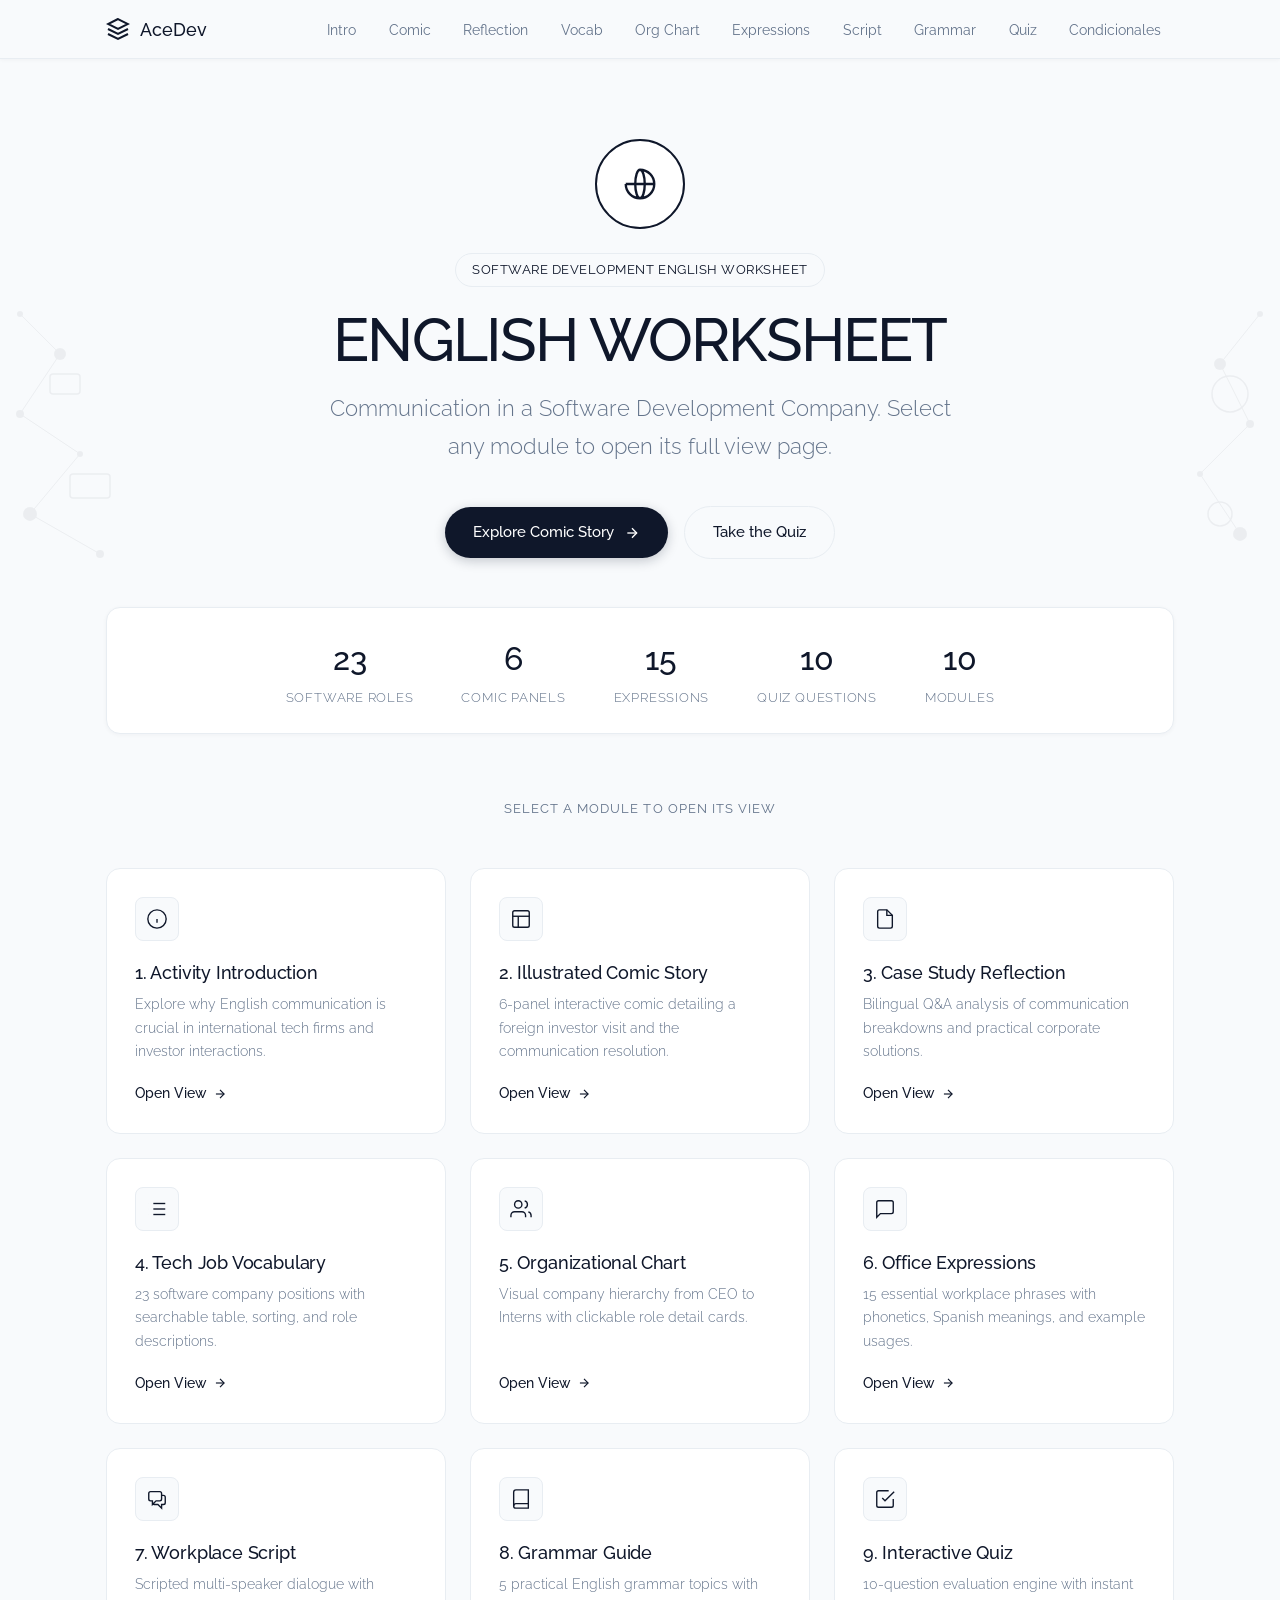
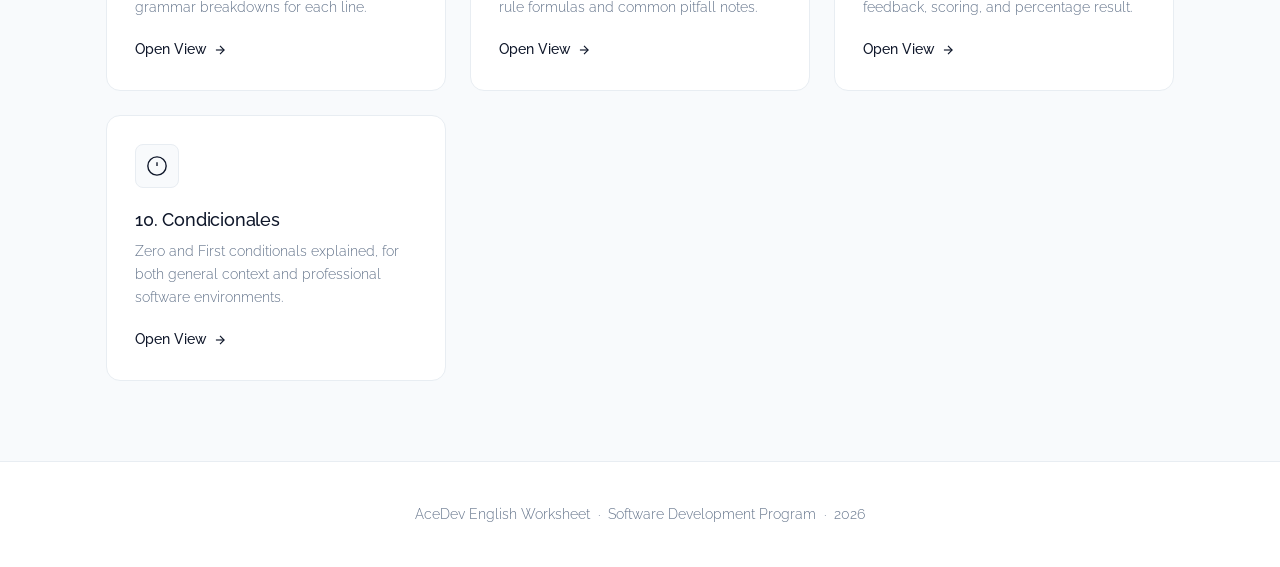
==== index.html @ 0790878f "Add files via upload" ====
<!DOCTYPE html>
<html lang="en">
<head>
  <meta charset="UTF-8">
  <meta name="viewport" content="width=device-width, initial-scale=1.0">
  <meta name="description" content="AceDev English Worksheet Platform - Communication in a Software Development Company.">
  <title>English Worksheet | AceDev English Tech Platform</title>
  <link rel="stylesheet" href="shared.css">
  <style>
    /* Index-specific styles */
    .hero {
      padding: 5rem 0 4rem 0;
      text-align: center;
      position: relative;
      overflow: hidden;
    }

    .hero-ring {
      width: 90px;
      height: 90px;
      border: 2px solid var(--color-navy);
      border-radius: 50%;
      margin: 0 auto 1.5rem auto;
      display: flex;
      align-items: center;
      justify-content: center;
      animation: ring-pulse 3s infinite ease-in-out;
      background: var(--color-surface);
    }

    .hero-ring svg { width: 38px; height: 38px; color: var(--color-navy); }

    @keyframes ring-pulse {
      0%, 100% { box-shadow: 0 0 0 0 rgba(15, 23, 42, 0.12); }
      50% { box-shadow: 0 0 0 16px rgba(15, 23, 42, 0); }
    }

    .hero-badge {
      display: inline-block;
      padding: 0.3rem 1rem;
      border-radius: var(--border-radius-pill);
      border: 1px solid var(--color-border);
      color: var(--color-navy);
      font-size: 0.82rem;
      font-weight: 400;
      margin-bottom: 1rem;
      letter-spacing: 0.04em;
      text-transform: uppercase;
    }

    .hero-title {
      font-size: clamp(2.25rem, 5vw, 3.75rem);
      font-weight: 500;
      color: var(--color-navy);
      letter-spacing: -0.03em;
      margin-bottom: 0.75rem;
    }

    .hero-subtitle {
      font-size: clamp(1.05rem, 2vw, 1.35rem);
      color: var(--color-text-muted);
      font-weight: 300;
      max-width: 650px;
      margin: 0 auto 2.5rem auto;
    }

    .hero-cta {
      display: flex;
      align-items: center;
      justify-content: center;
      gap: 1rem;
      flex-wrap: wrap;
      margin-bottom: 3rem;
    }

    .stats-strip {
      display: flex;
      align-items: center;
      justify-content: center;
      gap: 3rem;
      padding: 1.5rem 2rem;
      background: var(--color-surface);
      border: 1px solid var(--color-border);
      border-radius: var(--border-radius);
      margin-top: 2rem;
      box-shadow: var(--shadow-sm);
      flex-wrap: wrap;
    }

    .stat { text-align: center; }
    .stat-num { font-size: 2rem; font-weight: 500; color: var(--color-navy); }
    .stat-label { font-size: 0.8rem; font-weight: 300; color: var(--color-text-muted); text-transform: uppercase; letter-spacing: 0.06em; }

    /* Modules Grid */
    .modules-grid {
      display: grid;
      grid-template-columns: repeat(3, 1fr);
      gap: 1.5rem;
      padding: 2rem 0 5rem 0;
      position: relative;
      z-index: 1;
    }

    .module-card {
      background: var(--color-surface);
      border: 1px solid var(--color-border);
      border-radius: var(--border-radius);
      padding: 1.75rem;
      text-decoration: none;
      color: inherit;
      display: flex;
      flex-direction: column;
      transition: var(--transition);
    }

    .module-card:hover {
      transform: translateY(-4px);
      box-shadow: var(--shadow-md);
    }

    .module-icon {
      width: 44px;
      height: 44px;
      border-radius: var(--border-radius-sm);
      background: var(--color-bg);
      border: 1px solid var(--color-border);
      display: flex;
      align-items: center;
      justify-content: center;
      color: var(--color-navy);
      margin-bottom: 1.25rem;
      transition: var(--transition);
    }

    .module-card:hover .module-icon {
      background: var(--color-navy);
      color: #fff;
    }

    .module-card h3 { font-size: 1.15rem; font-weight: 500; color: var(--color-navy); margin-bottom: 0.5rem; }
    .module-card p { font-size: 0.9rem; font-weight: 300; color: var(--color-text-muted); line-height: 1.6; margin-bottom: 1.25rem; }

    .module-action {
      display: inline-flex;
      align-items: center;
      gap: 0.4rem;
      font-size: 0.875rem;
      font-weight: 500;
      color: var(--color-navy);
      margin-top: auto;
    }

    .module-action svg { transition: transform var(--transition); }
    .module-card:hover .module-action svg { transform: translateX(4px); }

    /* Section Label */
    .section-label {
      text-align: center;
      margin-bottom: 1rem;
    }

    .section-label-text {
      font-size: 0.82rem;
      font-weight: 400;
      color: var(--color-text-muted);
      text-transform: uppercase;
      letter-spacing: 0.08em;
    }

    /* Side SVG deco for main page */
    .hero-deco-left, .hero-deco-right {
      position: absolute;
      top: 50%;
      transform: translateY(-50%);
      opacity: 0.05;
      pointer-events: none;
    }
    .hero-deco-left { left: 0; }
    .hero-deco-right { right: 0; }

    @media (max-width: 1024px) {
      .modules-grid { grid-template-columns: repeat(2, 1fr); }
      .hero-deco-left, .hero-deco-right { display: none; }
    }

    @media (max-width: 640px) {
      .modules-grid { grid-template-columns: 1fr; }
      .stats-strip { gap: 1.5rem; }
      .stat-num { font-size: 1.6rem; }
    }
  </style>
</head>
<body>

  <!-- Navbar -->
  <nav class="navbar">
    <div class="container nav-container">
      <a href="index.html" class="nav-logo">
        <svg viewBox="0 0 24 24" fill="none" stroke="currentColor" stroke-width="2"><path d="M12 2L2 7l10 5 10-5-10-5zM2 17l10 5 10-5M2 12l10 5 10-5"/></svg>
        <span>AceDev</span>
      </a>
      <ul class="nav-links">
        <li><a href="intro.html" class="nav-link">Intro</a></li>
        <li><a href="comic.html" class="nav-link">Comic</a></li>
        <li><a href="reflection.html" class="nav-link">Reflection</a></li>
        <li><a href="vocab.html" class="nav-link">Vocab</a></li>
        <li><a href="org-chart.html" class="nav-link">Org Chart</a></li>
        <li><a href="expressions.html" class="nav-link">Expressions</a></li>
        <li><a href="conversation.html" class="nav-link">Script</a></li>
        <li><a href="grammar.html" class="nav-link">Grammar</a></li>
        <li><a href="quiz.html" class="nav-link">Quiz</a></li>
        <li><a href="condicionales.html" class="nav-link">Condicionales</a></li>
      </ul>
      <button class="hamburger" id="hamburger" aria-label="Menu">
        <span></span><span></span><span></span>
      </button>
    </div>
    <div class="mobile-nav" id="mobileNav">
      <ul>
        <li><a href="intro.html" class="nav-link">1. Introduction</a></li>
        <li><a href="comic.html" class="nav-link">2. Comic Story</a></li>
        <li><a href="reflection.html" class="nav-link">3. Reflection</a></li>
        <li><a href="vocab.html" class="nav-link">4. Vocabulary</a></li>
        <li><a href="org-chart.html" class="nav-link">5. Org Chart</a></li>
        <li><a href="expressions.html" class="nav-link">6. Expressions</a></li>
        <li><a href="conversation.html" class="nav-link">7. Script</a></li>
        <li><a href="grammar.html" class="nav-link">8. Grammar</a></li>
        <li><a href="quiz.html" class="nav-link">9. Quiz</a></li>
        <li><a href="condicionales.html" class="nav-link">10. Condicionales</a></li>
      </ul>
    </div>
  </nav>

  <!-- Hero -->
  <section class="hero">
    <!-- Decorative side SVGs -->
    <div class="hero-deco-left">
      <svg width="180" height="300" viewBox="0 0 180 300" fill="none">
        <circle cx="20" cy="40" r="3" fill="#0f172a"/>
        <circle cx="60" cy="80" r="6" fill="#0f172a"/>
        <circle cx="20" cy="140" r="4" fill="#0f172a"/>
        <circle cx="80" cy="180" r="3" fill="#0f172a"/>
        <circle cx="30" cy="240" r="7" fill="#0f172a"/>
        <circle cx="100" cy="280" r="4" fill="#0f172a"/>
        <line x1="20" y1="40" x2="60" y2="80" stroke="#0f172a" stroke-width="1"/>
        <line x1="60" y1="80" x2="20" y2="140" stroke="#0f172a" stroke-width="1"/>
        <line x1="20" y1="140" x2="80" y2="180" stroke="#0f172a" stroke-width="1"/>
        <line x1="80" y1="180" x2="30" y2="240" stroke="#0f172a" stroke-width="1"/>
        <line x1="30" y1="240" x2="100" y2="280" stroke="#0f172a" stroke-width="1"/>
        <rect x="50" y="100" width="30" height="20" rx="3" stroke="#0f172a" stroke-width="1.5"/>
        <rect x="70" y="200" width="40" height="24" rx="3" stroke="#0f172a" stroke-width="1.5"/>
      </svg>
    </div>
    <div class="hero-deco-right">
      <svg width="180" height="300" viewBox="0 0 180 300" fill="none">
        <circle cx="160" cy="40" r="3" fill="#0f172a"/>
        <circle cx="120" cy="90" r="6" fill="#0f172a"/>
        <circle cx="150" cy="150" r="4" fill="#0f172a"/>
        <circle cx="100" cy="200" r="3" fill="#0f172a"/>
        <circle cx="140" cy="260" r="7" fill="#0f172a"/>
        <line x1="160" y1="40" x2="120" y2="90" stroke="#0f172a" stroke-width="1"/>
        <line x1="120" y1="90" x2="150" y2="150" stroke="#0f172a" stroke-width="1"/>
        <line x1="150" y1="150" x2="100" y2="200" stroke="#0f172a" stroke-width="1"/>
        <line x1="100" y1="200" x2="140" y2="260" stroke="#0f172a" stroke-width="1"/>
        <circle cx="130" cy="120" r="18" stroke="#0f172a" stroke-width="1.5"/>
        <circle cx="120" cy="240" r="12" stroke="#0f172a" stroke-width="1.5"/>
      </svg>
    </div>

    <div class="container">
      <div class="hero-ring">
        <svg viewBox="0 0 24 24" fill="none" stroke="currentColor" stroke-width="1.5"><path d="M21 12a9 9 0 01-9 9m9-9a9 9 0 00-9-9m9 9H3m9 9a9 9 0 01-9-9m9 9c1.657 0 3-4.03 3-9s-1.343-9-3-9m0 18c-1.657 0-3-4.03-3-9s1.343-9 3-9"/></svg>
      </div>
      <div class="hero-badge">Software Development English Worksheet</div>
      <h1 class="hero-title">ENGLISH WORKSHEET</h1>
      <p class="hero-subtitle">Communication in a Software Development Company. Select any module to open its full view page.</p>
      <div class="hero-cta">
        <a href="comic.html" class="btn btn-navy">Explore Comic Story <svg width="16" height="16" viewBox="0 0 24 24" fill="none" stroke="currentColor" stroke-width="2"><line x1="5" y1="12" x2="19" y2="12"/><polyline points="12 5 19 12 12 19"/></svg></a>
        <a href="quiz.html" class="btn btn-ghost">Take the Quiz</a>
      </div>
      <div class="stats-strip">
        <div class="stat"><div class="stat-num">23</div><div class="stat-label">Software Roles</div></div>
        <div class="stat"><div class="stat-num">6</div><div class="stat-label">Comic Panels</div></div>
        <div class="stat"><div class="stat-num">15</div><div class="stat-label">Expressions</div></div>
        <div class="stat"><div class="stat-num">10</div><div class="stat-label">Quiz Questions</div></div>
        <div class="stat"><div class="stat-num">10</div><div class="stat-label">Modules</div></div>
      </div>
    </div>
  </section>

  <!-- Modules Grid -->
  <div class="container">
    <div class="section-label">
      <p class="section-label-text">Select a module to open its view</p>
    </div>
    <div class="modules-grid">

      <a href="intro.html" class="module-card">
        <div class="module-icon"><svg width="22" height="22" viewBox="0 0 24 24" fill="none" stroke="currentColor" stroke-width="1.5"><circle cx="12" cy="12" r="10"/><line x1="12" y1="16" x2="12" y2="12"/><line x1="12" y1="8" x2="12.01" y2="8"/></svg></div>
        <h3>1. Activity Introduction</h3>
        <p>Explore why English communication is crucial in international tech firms and investor interactions.</p>
        <div class="module-action">Open View <svg width="14" height="14" viewBox="0 0 24 24" fill="none" stroke="currentColor" stroke-width="2"><line x1="5" y1="12" x2="19" y2="12"/><polyline points="12 5 19 12 12 19"/></svg></div>
      </a>

      <a href="comic.html" class="module-card">
        <div class="module-icon"><svg width="22" height="22" viewBox="0 0 24 24" fill="none" stroke="currentColor" stroke-width="1.5"><rect x="3" y="3" width="18" height="18" rx="2"/><line x1="3" y1="9" x2="21" y2="9"/><line x1="9" y1="21" x2="9" y2="9"/></svg></div>
        <h3>2. Illustrated Comic Story</h3>
        <p>6-panel interactive comic detailing a foreign investor visit and the communication resolution.</p>
        <div class="module-action">Open View <svg width="14" height="14" viewBox="0 0 24 24" fill="none" stroke="currentColor" stroke-width="2"><line x1="5" y1="12" x2="19" y2="12"/><polyline points="12 5 19 12 12 19"/></svg></div>
      </a>

      <a href="reflection.html" class="module-card">
        <div class="module-icon"><svg width="22" height="22" viewBox="0 0 24 24" fill="none" stroke="currentColor" stroke-width="1.5"><path d="M14 2H6a2 2 0 00-2 2v16a2 2 0 002 2h12a2 2 0 002-2V8z"/><polyline points="14 2 14 8 20 8"/></svg></div>
        <h3>3. Case Study Reflection</h3>
        <p>Bilingual Q&A analysis of communication breakdowns and practical corporate solutions.</p>
        <div class="module-action">Open View <svg width="14" height="14" viewBox="0 0 24 24" fill="none" stroke="currentColor" stroke-width="2"><line x1="5" y1="12" x2="19" y2="12"/><polyline points="12 5 19 12 12 19"/></svg></div>
      </a>

      <a href="vocab.html" class="module-card">
        <div class="module-icon"><svg width="22" height="22" viewBox="0 0 24 24" fill="none" stroke="currentColor" stroke-width="1.5"><line x1="8" y1="6" x2="21" y2="6"/><line x1="8" y1="12" x2="21" y2="12"/><line x1="8" y1="18" x2="21" y2="18"/><line x1="3" y1="6" x2="3.01" y2="6"/><line x1="3" y1="12" x2="3.01" y2="12"/><line x1="3" y1="18" x2="3.01" y2="18"/></svg></div>
        <h3>4. Tech Job Vocabulary</h3>
        <p>23 software company positions with searchable table, sorting, and role descriptions.</p>
        <div class="module-action">Open View <svg width="14" height="14" viewBox="0 0 24 24" fill="none" stroke="currentColor" stroke-width="2"><line x1="5" y1="12" x2="19" y2="12"/><polyline points="12 5 19 12 12 19"/></svg></div>
      </a>

      <a href="org-chart.html" class="module-card">
        <div class="module-icon"><svg width="22" height="22" viewBox="0 0 24 24" fill="none" stroke="currentColor" stroke-width="1.5"><path d="M17 21v-2a4 4 0 00-4-4H5a4 4 0 00-4 4v2"/><circle cx="9" cy="7" r="4"/><path d="M23 21v-2a4 4 0 00-3-3.87"/><path d="M16 3.13a4 4 0 010 7.75"/></svg></div>
        <h3>5. Organizational Chart</h3>
        <p>Visual company hierarchy from CEO to Interns with clickable role detail cards.</p>
        <div class="module-action">Open View <svg width="14" height="14" viewBox="0 0 24 24" fill="none" stroke="currentColor" stroke-width="2"><line x1="5" y1="12" x2="19" y2="12"/><polyline points="12 5 19 12 12 19"/></svg></div>
      </a>

      <a href="expressions.html" class="module-card">
        <div class="module-icon"><svg width="22" height="22" viewBox="0 0 24 24" fill="none" stroke="currentColor" stroke-width="1.5"><path d="M21 15a2 2 0 01-2 2H7l-4 4V5a2 2 0 012-2h14a2 2 0 012 2z"/></svg></div>
        <h3>6. Office Expressions</h3>
        <p>15 essential workplace phrases with phonetics, Spanish meanings, and example usages.</p>
        <div class="module-action">Open View <svg width="14" height="14" viewBox="0 0 24 24" fill="none" stroke="currentColor" stroke-width="2"><line x1="5" y1="12" x2="19" y2="12"/><polyline points="12 5 19 12 12 19"/></svg></div>
      </a>

      <a href="conversation.html" class="module-card">
        <div class="module-icon"><svg width="22" height="22" viewBox="0 0 24 24" fill="none" stroke="currentColor" stroke-width="1.5"><path d="M17 8h2a2 2 0 012 2v6a2 2 0 01-2 2h-2v4l-4-4H9a1.994 1.994 0 01-1.414-.586m0 0L11 14h4a2 2 0 002-2V6a2 2 0 00-2-2H5a2 2 0 00-2 2v6a2 2 0 002 2h2v4l.586-.586z"/></svg></div>
        <h3>7. Workplace Script</h3>
        <p>Scripted multi-speaker dialogue with grammar breakdowns for each line.</p>
        <div class="module-action">Open View <svg width="14" height="14" viewBox="0 0 24 24" fill="none" stroke="currentColor" stroke-width="2"><line x1="5" y1="12" x2="19" y2="12"/><polyline points="12 5 19 12 12 19"/></svg></div>
      </a>

      <a href="grammar.html" class="module-card">
        <div class="module-icon"><svg width="22" height="22" viewBox="0 0 24 24" fill="none" stroke="currentColor" stroke-width="1.5"><path d="M4 19.5A2.5 2.5 0 016.5 17H20"/><path d="M6.5 2H20v20H6.5A2.5 2.5 0 014 19.5v-15A2.5 2.5 0 016.5 2z"/></svg></div>
        <h3>8. Grammar Guide</h3>
        <p>5 practical English grammar topics with rule formulas and common pitfall notes.</p>
        <div class="module-action">Open View <svg width="14" height="14" viewBox="0 0 24 24" fill="none" stroke="currentColor" stroke-width="2"><line x1="5" y1="12" x2="19" y2="12"/><polyline points="12 5 19 12 12 19"/></svg></div>
      </a>

      <a href="quiz.html" class="module-card">
        <div class="module-icon"><svg width="22" height="22" viewBox="0 0 24 24" fill="none" stroke="currentColor" stroke-width="1.5"><path d="M9 11l3 3L22 4"/><path d="M21 12v7a2 2 0 01-2 2H5a2 2 0 01-2-2V5a2 2 0 012-2h11"/></svg></div>
        <h3>9. Interactive Quiz</h3>
        <p>10-question evaluation engine with instant feedback, scoring, and percentage result.</p>
        <div class="module-action">Open View <svg width="14" height="14" viewBox="0 0 24 24" fill="none" stroke="currentColor" stroke-width="2"><line x1="5" y1="12" x2="19" y2="12"/><polyline points="12 5 19 12 12 19"/></svg></div>
      </a>

      <a href="condicionales.html" class="module-card">
        <div class="module-icon"><svg width="22" height="22" viewBox="0 0 24 24" fill="none" stroke="currentColor" stroke-width="1.5"><circle cx="12" cy="12" r="10"/><line x1="12" y1="8" x2="12" y2="12"/><line x1="12" y1="16" x2="12.01" y2="16"/></svg></div>
        <h3>10. Condicionales</h3>
        <p>Zero and First conditionals explained, for both general context and professional software environments.</p>
        <div class="module-action">Open View <svg width="14" height="14" viewBox="0 0 24 24" fill="none" stroke="currentColor" stroke-width="2"><line x1="5" y1="12" x2="19" y2="12"/><polyline points="12 5 19 12 12 19"/></svg></div>
      </a>

    </div>
  </div>

  <footer>
    <div class="container">
      AceDev English Worksheet &nbsp;·&nbsp; Software Development Program &nbsp;·&nbsp; <span id="year"></span>
    </div>
  </footer>

  <script>
    document.getElementById('year').textContent = new Date().getFullYear();
    const hamburger = document.getElementById('hamburger');
    const mobileNav = document.getElementById('mobileNav');
    hamburger.addEventListener('click', () => mobileNav.classList.toggle('open'));

    // Scroll reveal
    const observer = new IntersectionObserver(entries => {
      entries.forEach(e => { if (e.isIntersecting) e.target.classList.add('visible'); });
    }, { threshold: 0.1 });
    document.querySelectorAll('.reveal').forEach(el => observer.observe(el));
  </script>
</body>
</html>
---- shared.css ----
/* ==========================================================================
   SHARED CSS — AceDev English Platform
   Font: Raleway (light, no bold), Responsive, No Border Colors, Side Illustrations
   ========================================================================== */

@import url('https://fonts.googleapis.com/css2?family=Raleway:wght@300;400;500;600&display=swap');

:root {
  --color-bg: #f8fafc;
  --color-surface: #ffffff;
  --color-border: #e8edf2;
  --color-navy: #0f172a;
  --color-navy-mid: #1e3a8a;
  --color-text-main: #0f172a;
  --color-text-muted: #64748b;
  --color-text-light: #94a3b8;
  --color-es-flag: #be123c;
  --color-es-bg: #fff1f2;
  --color-correct: #059669;
  --color-incorrect: #be123c;
  --font-family: 'Raleway', -apple-system, BlinkMacSystemFont, 'Segoe UI', sans-serif;
  --font-mono: 'Fira Code', monospace;
  --border-radius: 14px;
  --border-radius-sm: 8px;
  --border-radius-pill: 9999px;
  --shadow-sm: 0 1px 4px rgba(15, 23, 42, 0.04);
  --shadow-md: 0 4px 14px rgba(15, 23, 42, 0.07);
  --shadow-lg: 0 10px 28px rgba(15, 23, 42, 0.1);
  --transition: all 0.25s cubic-bezier(0.4, 0, 0.2, 1);
}

*, *::before, *::after {
  box-sizing: border-box;
  margin: 0;
  padding: 0;
}

html {
  scroll-behavior: smooth;
  font-size: 16px;
}

body {
  font-family: var(--font-family);
  font-weight: 400;
  background-color: var(--color-bg);
  color: var(--color-text-main);
  line-height: 1.7;
  overflow-x: hidden;
}

/* ==========================================================================
   TYPOGRAPHY — Light, No Heavy Bold
   ========================================================================== */
h1, h2, h3, h4 {
  font-family: var(--font-family);
  font-weight: 500;
  line-height: 1.25;
  color: var(--color-navy);
  letter-spacing: -0.01em;
}

h1 { font-size: clamp(1.85rem, 4vw, 3rem); }
h2 { font-size: clamp(1.5rem, 3vw, 2.25rem); }
h3 { font-size: clamp(1.15rem, 2vw, 1.5rem); }
p  { font-weight: 300; color: var(--color-text-muted); line-height: 1.75; }

strong { font-weight: 500; }

/* ==========================================================================
   LAYOUT
   ========================================================================== */
.container {
  width: 90%;
  max-width: 1100px;
  margin: 0 auto;
  padding: 0 1rem;
}

section {
  padding: 5rem 0;
}

/* ==========================================================================
   NAVBAR — Responsive
   ========================================================================== */
.navbar {
  position: sticky;
  top: 0;
  background: rgba(248, 250, 252, 0.95);
  backdrop-filter: blur(12px);
  border-bottom: 1px solid var(--color-border);
  z-index: 1000;
  padding: 0.85rem 0;
  box-shadow: var(--shadow-sm);
}

.nav-container {
  display: flex;
  align-items: center;
  justify-content: space-between;
  gap: 1rem;
}

.nav-logo {
  display: flex;
  align-items: center;
  gap: 0.65rem;
  text-decoration: none;
  font-weight: 500;
  font-size: 1.15rem;
  color: var(--color-navy);
  white-space: nowrap;
  flex-shrink: 0;
}

.nav-logo svg {
  width: 24px;
  height: 24px;
  color: var(--color-navy);
}

.nav-links {
  display: flex;
  align-items: center;
  gap: 0.4rem;
  list-style: none;
  flex-wrap: wrap;
}

.nav-link {
  text-decoration: none;
  color: var(--color-text-muted);
  font-size: 0.875rem;
  font-weight: 400;
  padding: 0.35rem 0.75rem;
  border-radius: var(--border-radius-pill);
  transition: var(--transition);
  border: 1px solid transparent;
}

.nav-link:hover {
  background: var(--color-navy);
  color: #ffffff;
}

.nav-link.active {
  background: var(--color-navy);
  color: #ffffff;
}

/* Hamburger toggle — mobile */
.hamburger {
  display: none;
  flex-direction: column;
  gap: 5px;
  cursor: pointer;
  padding: 0.4rem;
  background: none;
  border: none;
  flex-shrink: 0;
}

.hamburger span {
  display: block;
  width: 22px;
  height: 2px;
  background: var(--color-navy);
  border-radius: 2px;
  transition: var(--transition);
}

.mobile-nav {
  display: none;
  position: absolute;
  top: 100%;
  left: 0;
  right: 0;
  background: var(--color-surface);
  border-bottom: 1px solid var(--color-border);
  padding: 1rem;
  box-shadow: var(--shadow-md);
  z-index: 999;
}

.mobile-nav.open {
  display: block;
}

.mobile-nav ul {
  list-style: none;
  display: flex;
  flex-direction: column;
  gap: 0.35rem;
}

.mobile-nav a {
  display: block;
  text-decoration: none;
  color: var(--color-text-muted);
  font-size: 0.95rem;
  font-weight: 400;
  padding: 0.65rem 1rem;
  border-radius: var(--border-radius-sm);
  transition: var(--transition);
}

.mobile-nav a:hover,
.mobile-nav a.active {
  background: var(--color-navy);
  color: #fff;
}

/* ==========================================================================
   CARDS — No colored borders
   ========================================================================== */
.card {
  background: var(--color-surface);
  border: 1px solid var(--color-border);
  border-radius: var(--border-radius);
  padding: 1.75rem;
  transition: var(--transition);
  cursor: pointer;
  display: flex;
  flex-direction: column;
}

.card:hover {
  transform: translateY(-4px);
  box-shadow: var(--shadow-md);
}

/* ==========================================================================
   PAGE HEADER SECTION
   ========================================================================== */
.page-header {
  padding: 3.5rem 0 2.5rem 0;
  text-align: center;
  position: relative;
}

.page-title {
  font-size: clamp(1.85rem, 4vw, 2.75rem);
  font-weight: 500;
  color: var(--color-navy);
  margin-bottom: 0.65rem;
  letter-spacing: -0.02em;
}

.page-subtitle {
  color: var(--color-text-muted);
  font-size: 1.05rem;
  font-weight: 300;
  max-width: 600px;
  margin: 0 auto;
  line-height: 1.7;
}

/* ==========================================================================
   SIDE DECORATIVE ILLUSTRATIONS
   ========================================================================== */
.side-illustrations {
  position: relative;
}

.side-deco {
  position: absolute;
  top: 50%;
  transform: translateY(-50%);
  opacity: 0.06;
  pointer-events: none;
  z-index: 0;
}

.side-deco-left {
  left: -20px;
}

.side-deco-right {
  right: -20px;
}

.side-deco svg {
  width: 180px;
  height: 240px;
}

/* ==========================================================================
   MODAL — No colored border
   ========================================================================== */
.modal-overlay {
  position: fixed;
  inset: 0;
  background: rgba(15, 23, 42, 0.45);
  backdrop-filter: blur(6px);
  z-index: 2000;
  display: flex;
  align-items: center;
  justify-content: center;
  padding: 1.5rem;
  opacity: 0;
  pointer-events: none;
  transition: opacity 0.25s ease;
}

.modal-overlay.active {
  opacity: 1;
  pointer-events: auto;
}

.modal-content {
  background: var(--color-surface);
  border: 1px solid var(--color-border);
  border-radius: var(--border-radius);
  max-width: 580px;
  width: 100%;
  padding: 2.25rem;
  box-shadow: var(--shadow-lg);
  position: relative;
  transform: translateY(16px);
  transition: transform 0.25s ease;
}

.modal-overlay.active .modal-content {
  transform: translateY(0);
}

.modal-close-btn {
  position: absolute;
  top: 1.15rem;
  right: 1.15rem;
  background: var(--color-bg);
  border: 1px solid var(--color-border);
  color: var(--color-navy);
  width: 34px;
  height: 34px;
  border-radius: 50%;
  cursor: pointer;
  font-size: 1.1rem;
  display: flex;
  align-items: center;
  justify-content: center;
  transition: var(--transition);
}

.modal-close-btn:hover {
  background: var(--color-navy);
  color: #fff;
}

.modal-title {
  font-size: 1.35rem;
  font-weight: 500;
  color: var(--color-navy);
  margin-bottom: 0.35rem;
}

.modal-subtitle {
  font-size: 0.88rem;
  color: var(--color-text-muted);
  font-weight: 300;
  margin-bottom: 1.25rem;
}

.modal-body {
  font-size: 0.95rem;
  line-height: 1.7;
  font-weight: 300;
  color: var(--color-text-main);
}

/* ==========================================================================
   FOOTER
   ========================================================================== */
footer {
  background: var(--color-surface);
  border-top: 1px solid var(--color-border);
  padding: 2.5rem 0;
  text-align: center;
  font-size: 0.9rem;
  font-weight: 300;
  color: var(--color-text-muted);
}

/* ==========================================================================
   UTILITY CLASSES
   ========================================================================== */
.grid-3 {
  display: grid;
  grid-template-columns: repeat(3, 1fr);
  gap: 1.5rem;
}

.grid-2 {
  display: grid;
  grid-template-columns: repeat(2, 1fr);
  gap: 1.5rem;
}

.click-hint {
  font-size: 0.8rem;
  font-weight: 500;
  color: var(--color-navy);
  margin-top: 1rem;
  display: inline-block;
  opacity: 0.7;
}

.badge {
  display: inline-block;
  padding: 0.2rem 0.65rem;
  border-radius: var(--border-radius-pill);
  background: var(--color-bg);
  border: 1px solid var(--color-border);
  color: var(--color-navy);
  font-size: 0.78rem;
  font-weight: 400;
  letter-spacing: 0.03em;
}

/* ==========================================================================
   BUTTONS
   ========================================================================== */
.btn {
  display: inline-flex;
  align-items: center;
  gap: 0.6rem;
  padding: 0.8rem 1.75rem;
  border-radius: var(--border-radius-pill);
  font-family: var(--font-family);
  font-weight: 500;
  font-size: 0.95rem;
  text-decoration: none;
  cursor: pointer;
  transition: var(--transition);
  border: none;
}

.btn-navy {
  background: var(--color-navy);
  color: #ffffff;
  box-shadow: 0 3px 12px rgba(15, 23, 42, 0.22);
}

.btn-navy:hover {
  background: var(--color-navy-mid);
  transform: translateY(-2px);
  box-shadow: 0 6px 20px rgba(15, 23, 42, 0.28);
}

.btn-ghost {
  background: transparent;
  color: var(--color-navy);
  border: 1px solid var(--color-border);
}

.btn-ghost:hover {
  background: var(--color-navy);
  color: #fff;
  transform: translateY(-2px);
}

/* ==========================================================================
   SCROLL REVEAL
   ========================================================================== */
.reveal {
  opacity: 0;
  transform: translateY(24px);
  transition: opacity 0.6s ease, transform 0.6s ease;
}

.reveal.visible {
  opacity: 1;
  transform: translateY(0);
}

/* ==========================================================================
   TOOLTIPS / HOVER INFO
   ========================================================================== */
.hover-wrap {
  position: relative;
  display: inline-block;
}

.hover-info {
  position: absolute;
  bottom: calc(100% + 12px);
  left: 50%;
  transform: translateX(-50%) translateY(8px);
  background: var(--color-navy);
  color: #ffffff;
  padding: 0.85rem 1.15rem;
  border-radius: var(--border-radius-sm);
  font-size: 0.85rem;
  font-weight: 300;
  line-height: 1.5;
  white-space: normal;
  width: max-content;
  max-width: 260px;
  text-align: center;
  opacity: 0;
  visibility: hidden;
  transition: all 0.3s cubic-bezier(0.4, 0, 0.2, 1);
  box-shadow: var(--shadow-lg);
  pointer-events: none;
  z-index: 100;
}

.hover-info::after {
  content: '';
  position: absolute;
  top: 100%;
  left: 50%;
  margin-left: -6px;
  border-width: 6px;
  border-style: solid;
  border-color: var(--color-navy) transparent transparent transparent;
}

.hover-wrap:hover .hover-info,
.card:hover .hover-info,
.intro-card:hover .hover-info,
.team-card:hover .hover-info,
.org-node:hover .hover-info,
.expr-card:hover .hover-info,
.line-card:hover .hover-info,
.grammar-card:hover .hover-info {
  opacity: 1;
  visibility: visible;
  transform: translateX(-50%) translateY(0);
}

.card, .intro-card, .team-card, .org-node, .expr-card, .line-card, .grammar-card {
  position: relative; /* ensure tooltip positioning works if inside card */
}

/* ==========================================================================
   RESPONSIVE BREAKPOINTS
   ========================================================================== */

/* Tablet */
@media (max-width: 1024px) {
  .side-deco { display: none; }
  .grid-3 { grid-template-columns: repeat(2, 1fr); }
  .container { max-width: 800px; }
}

/* Mobile */
@media (max-width: 768px) {
  body { font-size: 15px; }

  .nav-links { display: none; }
  .hamburger { display: flex; }

  .grid-3 { grid-template-columns: 1fr; }
  .grid-2 { grid-template-columns: 1fr; }

  .page-header { padding: 2.25rem 0 1.5rem 0; }
  .page-title { font-size: 1.65rem; }
  .page-subtitle { font-size: 0.95rem; }

  section { padding: 3rem 0; }

  .modal-content { padding: 1.5rem; }

  .nav-logo span { font-size: 1rem; }

  .btn { padding: 0.7rem 1.25rem; font-size: 0.9rem; }
}

/* Small mobile */
@media (max-width: 480px) {
  .container { width: 94%; }
  .page-title { font-size: 1.45rem; }
  h2 { font-size: 1.3rem; }
}
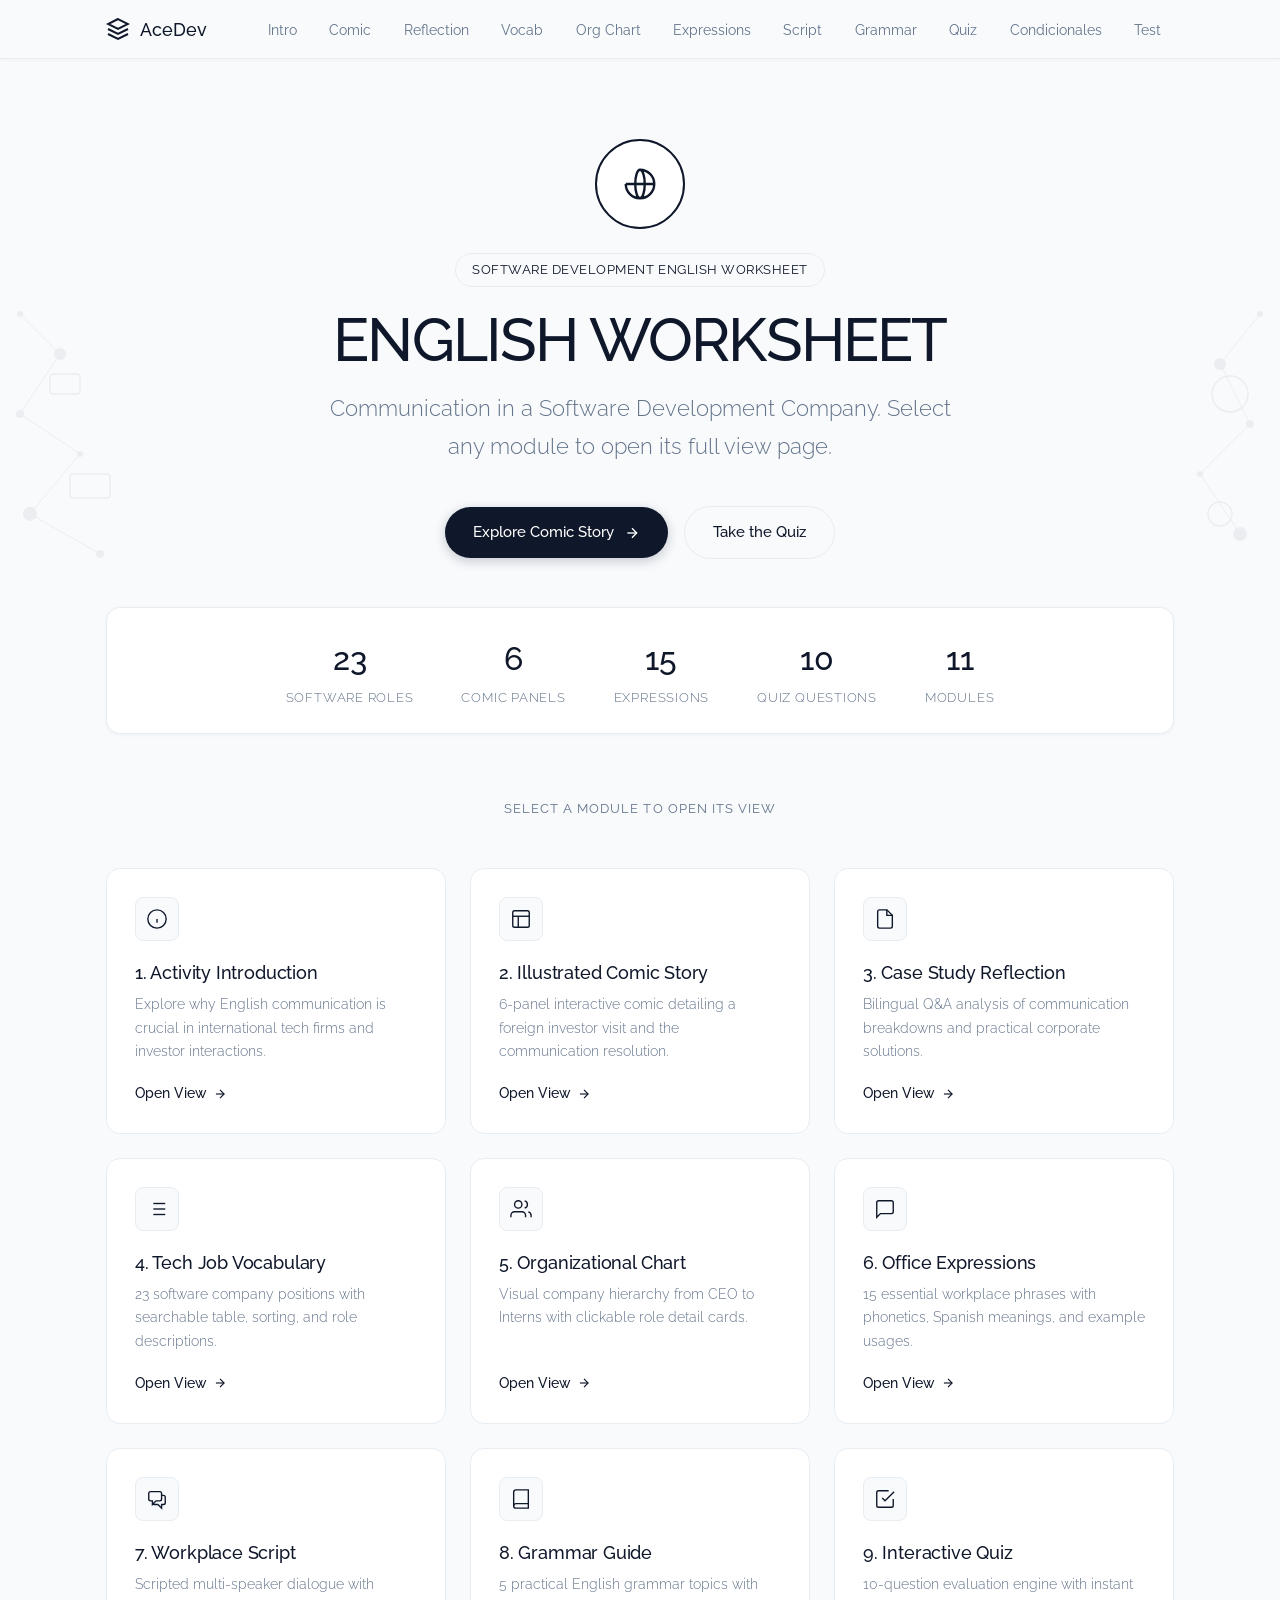
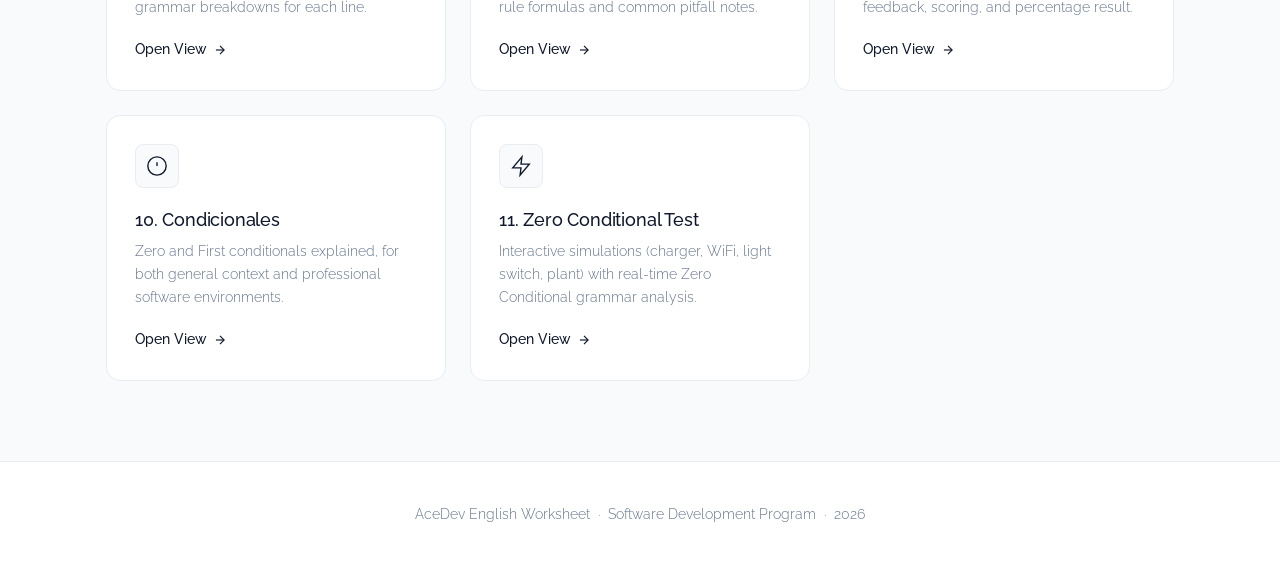
==== commit 3ebd3c38: "Add files via upload juego interactivo de condicionales" ====
--- a/index.html
+++ b/index.html
@@ -210,6 +210,7 @@
         <li><a href="grammar.html" class="nav-link">Grammar</a></li>
         <li><a href="quiz.html" class="nav-link">Quiz</a></li>
         <li><a href="condicionales.html" class="nav-link">Condicionales</a></li>
+        <li><a href="test.html" class="nav-link">Test</a></li>
       </ul>
       <button class="hamburger" id="hamburger" aria-label="Menu">
         <span></span><span></span><span></span>
@@ -227,6 +228,7 @@
         <li><a href="grammar.html" class="nav-link">8. Grammar</a></li>
         <li><a href="quiz.html" class="nav-link">9. Quiz</a></li>
         <li><a href="condicionales.html" class="nav-link">10. Condicionales</a></li>
+        <li><a href="test.html" class="nav-link">11. Test</a></li>
       </ul>
     </div>
   </nav>
@@ -283,7 +285,7 @@
         <div class="stat"><div class="stat-num">6</div><div class="stat-label">Comic Panels</div></div>
         <div class="stat"><div class="stat-num">15</div><div class="stat-label">Expressions</div></div>
         <div class="stat"><div class="stat-num">10</div><div class="stat-label">Quiz Questions</div></div>
-        <div class="stat"><div class="stat-num">10</div><div class="stat-label">Modules</div></div>
+        <div class="stat"><div class="stat-num">11</div><div class="stat-label">Modules</div></div>
       </div>
     </div>
   </section>
@@ -362,6 +364,13 @@
         <div class="module-icon"><svg width="22" height="22" viewBox="0 0 24 24" fill="none" stroke="currentColor" stroke-width="1.5"><circle cx="12" cy="12" r="10"/><line x1="12" y1="8" x2="12" y2="12"/><line x1="12" y1="16" x2="12.01" y2="16"/></svg></div>
         <h3>10. Condicionales</h3>
         <p>Zero and First conditionals explained, for both general context and professional software environments.</p>
+        <div class="module-action">Open View <svg width="14" height="14" viewBox="0 0 24 24" fill="none" stroke="currentColor" stroke-width="2"><line x1="5" y1="12" x2="19" y2="12"/><polyline points="12 5 19 12 12 19"/></svg></div>
+      </a>
+
+      <a href="test.html" class="module-card">
+        <div class="module-icon"><svg width="22" height="22" viewBox="0 0 24 24" fill="none" stroke="currentColor" stroke-width="1.5"><polygon points="13 2 3 14 12 14 11 22 21 10 12 10 13 2"/></svg></div>
+        <h3>11. Zero Conditional Test</h3>
+        <p>Interactive simulations (charger, WiFi, light switch, plant) with real-time Zero Conditional grammar analysis.</p>
         <div class="module-action">Open View <svg width="14" height="14" viewBox="0 0 24 24" fill="none" stroke="currentColor" stroke-width="2"><line x1="5" y1="12" x2="19" y2="12"/><polyline points="12 5 19 12 12 19"/></svg></div>
       </a>
 
--- a/shared.css
+++ b/shared.css
@@ -29,6 +29,25 @@
   --transition: all 0.25s cubic-bezier(0.4, 0, 0.2, 1);
 }
 
+/* Dark Mode Design System Tokens */
+[data-theme="dark"] {
+  --color-bg: #0b0f19;
+  --color-surface: #141d2b;
+  --color-border: #233247;
+  --color-navy: #f8fafc;
+  --color-navy-mid: #93c5fd;
+  --color-text-main: #f1f5f9;
+  --color-text-muted: #94a3b8;
+  --color-text-light: #64748b;
+  --color-es-flag: #fb7185;
+  --color-es-bg: #2e1065;
+  --color-correct: #10b981;
+  --color-incorrect: #f43f5e;
+  --shadow-sm: 0 2px 8px rgba(0, 0, 0, 0.4);
+  --shadow-md: 0 6px 20px rgba(0, 0, 0, 0.5);
+  --shadow-lg: 0 12px 36px rgba(0, 0, 0, 0.65);
+}
+
 *, *::before, *::after {
   box-sizing: border-box;
   margin: 0;
@@ -147,6 +166,19 @@
 .nav-link.active {
   background: var(--color-navy);
   color: #ffffff;
+}
+
+[data-theme="dark"] .navbar {
+  background: rgba(11, 15, 25, 0.9);
+  border-bottom-color: var(--color-border);
+}
+[data-theme="dark"] .nav-link:hover,
+[data-theme="dark"] .nav-link.active {
+  background: #2563eb;
+  color: #ffffff;
+}
+[data-theme="dark"] .hamburger span {
+  background: #f8fafc;
 }
 
 /* Hamburger toggle — mobile */
@@ -574,3 +606,128 @@
   .page-title { font-size: 1.45rem; }
   h2 { font-size: 1.3rem; }
 }
+
+/* ==========================================================================
+   FLOATING THEME TOGGLE BUTTON (DARK / LIGHT MODE)
+   ========================================================================== */
+.floating-theme-toggle {
+  position: fixed;
+  bottom: 2rem;
+  left: 2rem;
+  z-index: 9998;
+  width: 52px;
+  height: 52px;
+  border-radius: 50%;
+  background: var(--color-surface);
+  border: 1.5px solid var(--color-border);
+  box-shadow: 0 4px 20px rgba(15, 23, 42, 0.12), 0 2px 6px rgba(15, 23, 42, 0.08);
+  color: var(--color-navy);
+  display: flex;
+  align-items: center;
+  justify-content: center;
+  cursor: pointer;
+  outline: none;
+  transition: transform 0.3s cubic-bezier(0.4, 0, 0.2, 1),
+              box-shadow 0.3s cubic-bezier(0.4, 0, 0.2, 1),
+              background-color 0.3s ease,
+              border-color 0.3s ease,
+              color 0.3s ease;
+  backdrop-filter: blur(12px);
+  -webkit-backdrop-filter: blur(12px);
+}
+
+.floating-theme-toggle:hover {
+  transform: translateY(-3px) scale(1.06);
+  box-shadow: 0 8px 25px rgba(37, 99, 235, 0.22);
+  border-color: #3b82f6;
+}
+
+.floating-theme-toggle:active {
+  transform: translateY(0) scale(0.95);
+}
+
+.floating-theme-toggle svg {
+  width: 23px;
+  height: 23px;
+  transition: transform 0.45s cubic-bezier(0.4, 0, 0.2, 1), opacity 0.3s ease;
+}
+
+.floating-theme-toggle .theme-icon-moon {
+  display: block;
+  color: #1e3a8a;
+}
+
+.floating-theme-toggle .theme-icon-sun {
+  display: none;
+  color: #facc15;
+}
+
+.floating-theme-toggle .floating-theme-tooltip {
+  position: absolute;
+  left: calc(100% + 12px);
+  top: 50%;
+  transform: translateY(-50%) translateX(-6px);
+  background: var(--color-surface);
+  color: var(--color-text-main);
+  border: 1px solid var(--color-border);
+  padding: 0.35rem 0.75rem;
+  border-radius: var(--border-radius-pill);
+  font-size: 0.75rem;
+  font-family: var(--font-family);
+  font-weight: 600;
+  white-space: nowrap;
+  opacity: 0;
+  pointer-events: none;
+  transition: all 0.25s ease;
+  box-shadow: 0 4px 14px rgba(15, 23, 42, 0.1);
+}
+
+.floating-theme-toggle:hover .floating-theme-tooltip {
+  opacity: 1;
+  transform: translateY(-50%) translateX(0);
+}
+
+/* Dark Mode overrides for Floating Toggle */
+[data-theme="dark"] .floating-theme-toggle {
+  background: #141d2b;
+  border-color: #233247;
+  color: #facc15;
+  box-shadow: 0 4px 20px rgba(0, 0, 0, 0.5), 0 0 12px rgba(250, 204, 21, 0.15);
+}
+
+[data-theme="dark"] .floating-theme-toggle:hover {
+  border-color: #facc15;
+  box-shadow: 0 8px 28px rgba(0, 0, 0, 0.65), 0 0 20px rgba(250, 204, 21, 0.35);
+}
+
+[data-theme="dark"] .floating-theme-toggle .theme-icon-moon {
+  display: none;
+}
+
+[data-theme="dark"] .floating-theme-toggle .theme-icon-sun {
+  display: block;
+}
+
+[data-theme="dark"] .floating-theme-toggle .floating-theme-tooltip {
+  background: #141d2b;
+  border-color: #233247;
+  color: #f8fafc;
+  box-shadow: 0 4px 14px rgba(0, 0, 0, 0.5);
+}
+
+@media (max-width: 640px) {
+  .floating-theme-toggle {
+    bottom: 1.25rem;
+    left: 1.25rem;
+    width: 44px;
+    height: 44px;
+  }
+  .floating-theme-toggle svg {
+    width: 20px;
+    height: 20px;
+  }
+  .floating-theme-toggle .floating-theme-tooltip {
+    display: none;
+  }
+}
+
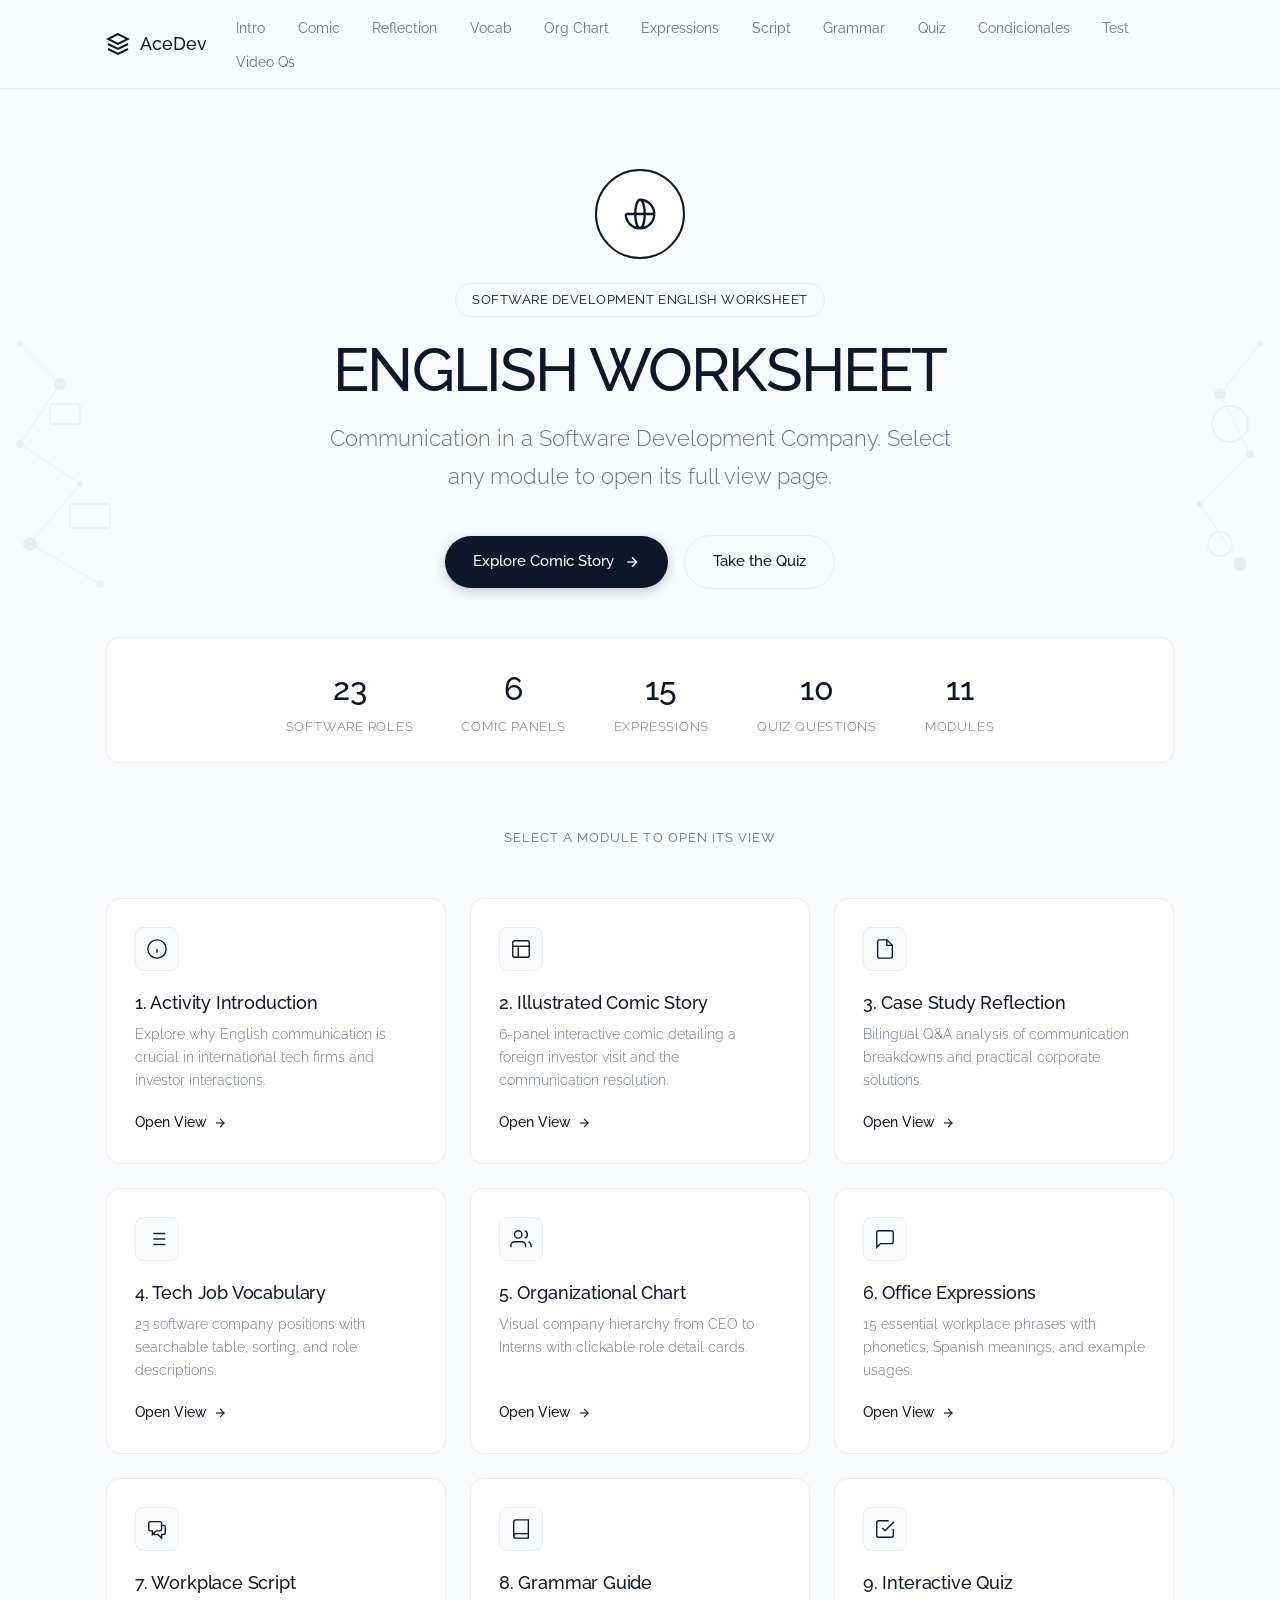
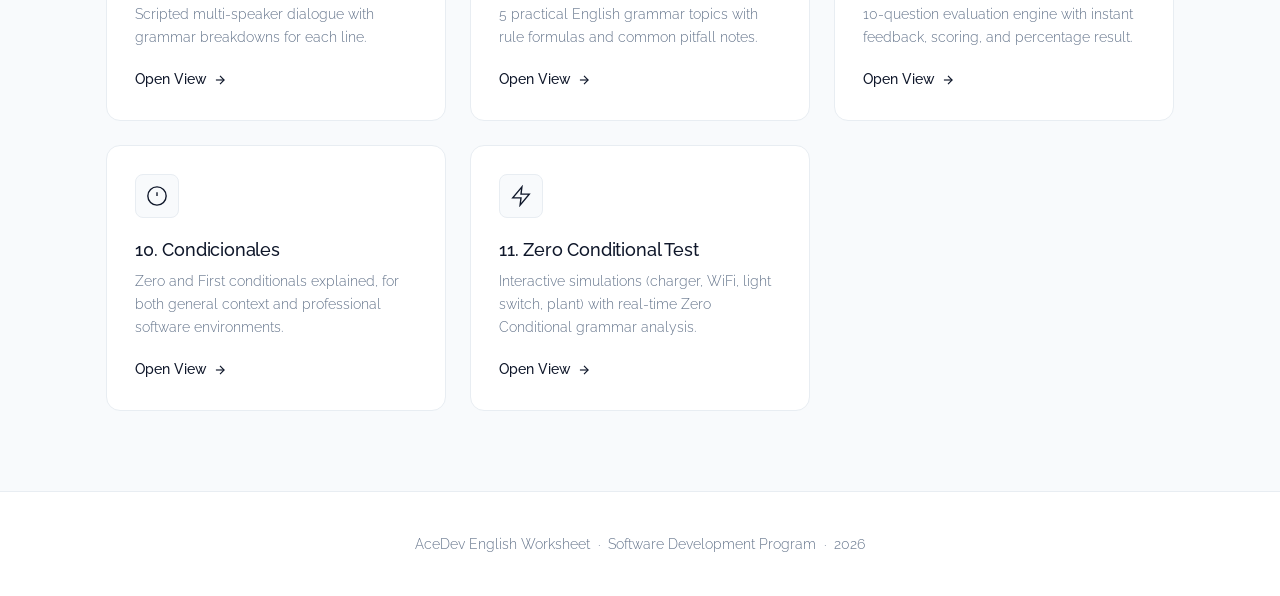
==== commit 9d75e5fc: "Add files via upload videoqs1" ====
--- a/index.html
+++ b/index.html
@@ -1,4 +1,4 @@
-<!DOCTYPE html>
+﻿<!DOCTYPE html>
 <html lang="en">
 <head>
   <meta charset="UTF-8">
@@ -211,6 +211,7 @@
         <li><a href="quiz.html" class="nav-link">Quiz</a></li>
         <li><a href="condicionales.html" class="nav-link">Condicionales</a></li>
         <li><a href="test.html" class="nav-link">Test</a></li>
+        <li><a href="video-questions.html" class="nav-link">Video Qs</a></li>
       </ul>
       <button class="hamburger" id="hamburger" aria-label="Menu">
         <span></span><span></span><span></span>
@@ -229,6 +230,7 @@
         <li><a href="quiz.html" class="nav-link">9. Quiz</a></li>
         <li><a href="condicionales.html" class="nav-link">10. Condicionales</a></li>
         <li><a href="test.html" class="nav-link">11. Test</a></li>
+        <li><a href="video-questions.html" class="nav-link">12. Video Questions</a></li>
       </ul>
     </div>
   </nav>
--- a/shared.css
+++ b/shared.css
@@ -57,6 +57,7 @@
 html {
   scroll-behavior: smooth;
   font-size: 16px;
+  overflow-y: scroll;
 }
 
 body {
